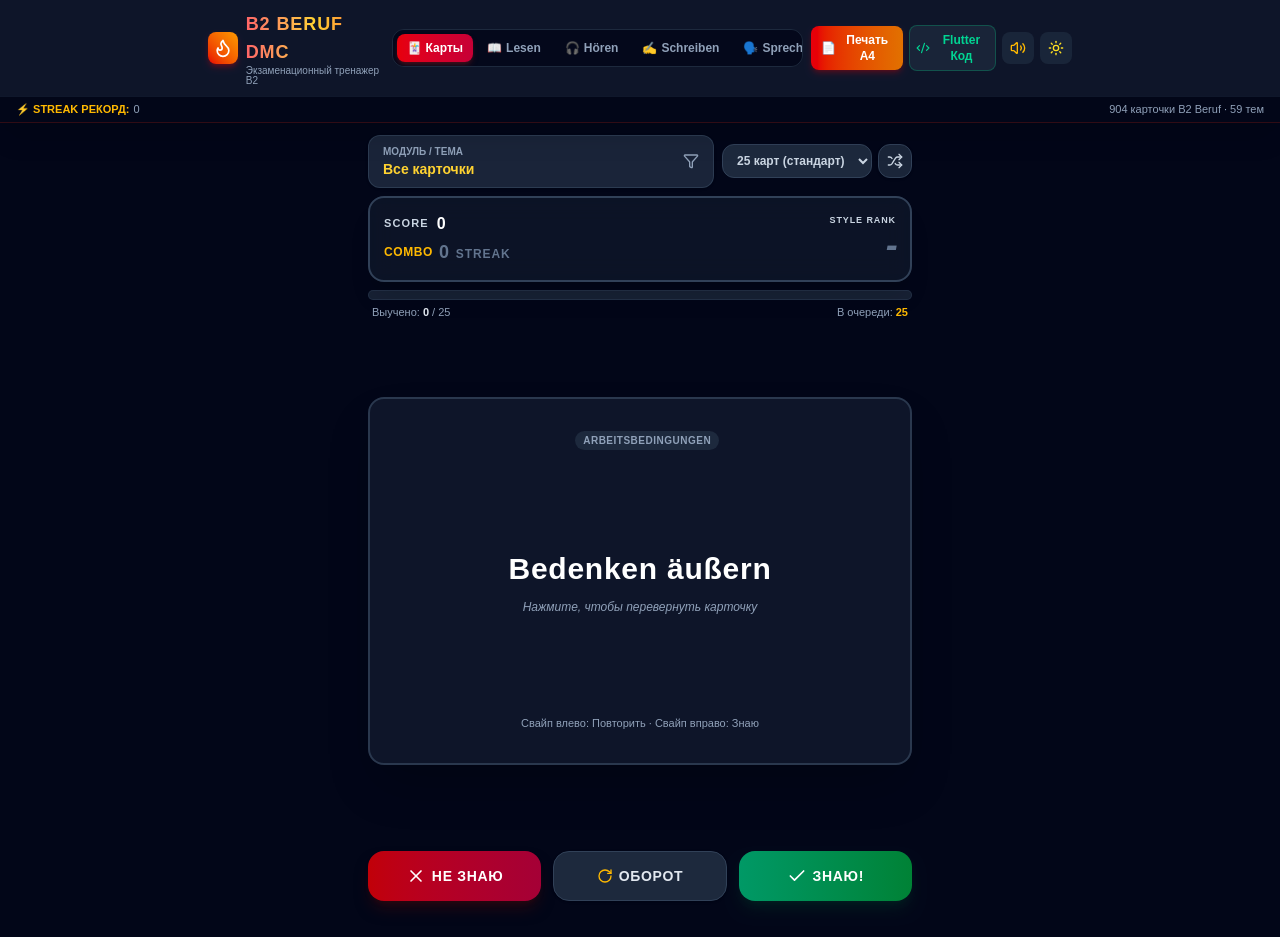
==== docs/index.html @ f152dbf8 "Add built web application to docs/ folder for GitHub Pages" ====
<!doctype html>
<html lang="ru" style="background-color: #020617; color-scheme: dark;">
  <head>
    <meta charset="UTF-8" />
    <meta name="viewport" content="width=device-width, initial-scale=1.0, maximum-scale=1.0, user-scalable=no, viewport-fit=cover" />
    <title>B2 Beruf DMC — Экзаменационный тренажер</title>
    <meta name="description" content="Тренажер для экзамена B2 Beruf (DTB): карточки, аудирование Hören с немецкой озвучкой, Sprachbausteine, Schreiben и комбо-ранги DMC D-SSS." />
    <meta property="og:title" content="B2 Beruf DMC — Экзаменационный тренажер" />
    <meta property="og:description" content="Тренажер для экзамена B2 Beruf (DTB): карточки, аудирование Hören с немецкой озвучкой, Sprachbausteine, Schreiben и комбо-ранги DMC D-SSS." />
    <meta property="og:type" content="website" />
    <meta name="twitter:card" content="summary_large_image" />

    <!-- Web App Manifest -->
    <link rel="manifest" href="./manifest.json" />

    <!-- iOS Safari & Web App (PWA) Support -->
    <meta name="mobile-web-app-capable" content="yes" />
    <meta name="apple-mobile-web-app-capable" content="yes" />
    <meta name="apple-mobile-web-app-status-bar-style" content="black-translucent" />
    <meta name="apple-mobile-web-app-title" content="B2 Beruf" />
    <link rel="apple-touch-icon" href="./apple-touch-icon.png" />
    <meta name="theme-color" content="#020617" />
    <script type="module" crossorigin src="./assets/index-BFAkkRJt.js"></script>
    <link rel="stylesheet" crossorigin href="./assets/index-goVc_R1I.css">
  </head>
  <body style="margin: 0; padding: 0; background-color: #020617; color: #ffffff; -webkit-tap-highlight-color: transparent;">
    <div id="root">
      <!-- Dark branded splash screen to prevent white flash on iOS -->
      <div style="display: flex; height: 100vh; width: 100vw; align-items: center; justify-content: center; background-color: #020617; color: #ffffff; font-family: -apple-system, BlinkMacSystemFont, 'Segoe UI', Roboto, sans-serif; flex-direction: column; gap: 14px;">
        <div style="width: 56px; height: 56px; border-radius: 16px; background: linear-gradient(135deg, #dc2626, #f59e0b); display: flex; align-items: center; justify-content: center; font-size: 28px; box-shadow: 0 10px 25px rgba(220, 38, 38, 0.4);">
          🔥
        </div>
        <div style="font-size: 18px; font-weight: 900; letter-spacing: 1.5px; color: #ffffff;">
          B2 BERUF DMC
        </div>
        <div style="font-size: 11px; color: #94a3b8; font-weight: 500;">
          Загрузка экзаменационного тренажера...
        </div>
      </div>
    </div>
  </body>
</html>
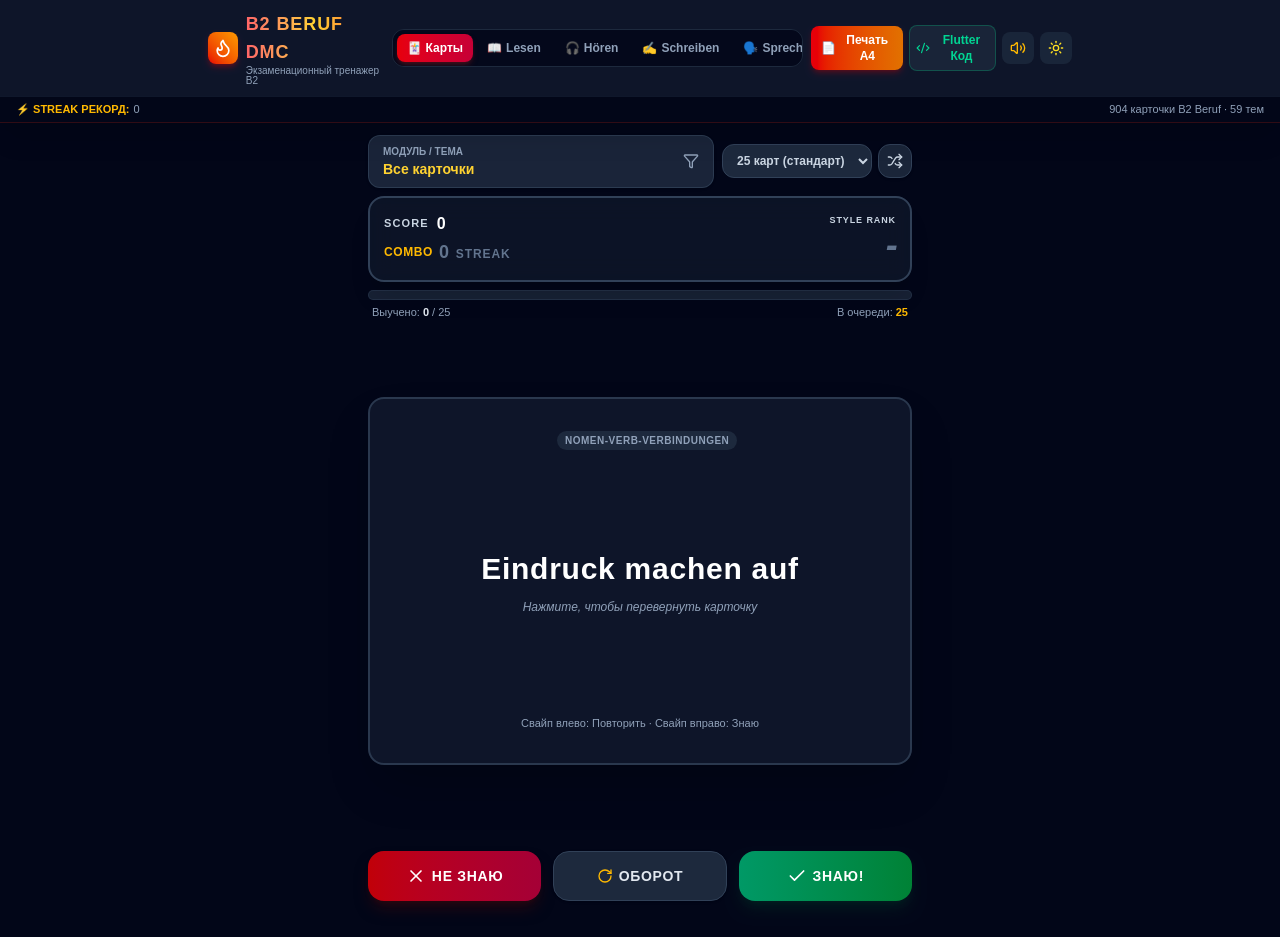
==== commit 39b0a412: "Fix safe area inset top padding for iPhone Dynamic Island and Notch in PWA mode" ====
--- a/docs/index.html
+++ b/docs/index.html
@@ -20,8 +20,8 @@
     <meta name="apple-mobile-web-app-title" content="B2 Beruf" />
     <link rel="apple-touch-icon" href="./apple-touch-icon.png" />
     <meta name="theme-color" content="#020617" />
-    <script type="module" crossorigin src="./assets/index-BFAkkRJt.js"></script>
-    <link rel="stylesheet" crossorigin href="./assets/index-goVc_R1I.css">
+    <script type="module" crossorigin src="./assets/index-DM29bWzy.js"></script>
+    <link rel="stylesheet" crossorigin href="./assets/index-DNiKVGwj.css">
   </head>
   <body style="margin: 0; padding: 0; background-color: #020617; color: #ffffff; -webkit-tap-highlight-color: transparent;">
     <div id="root">
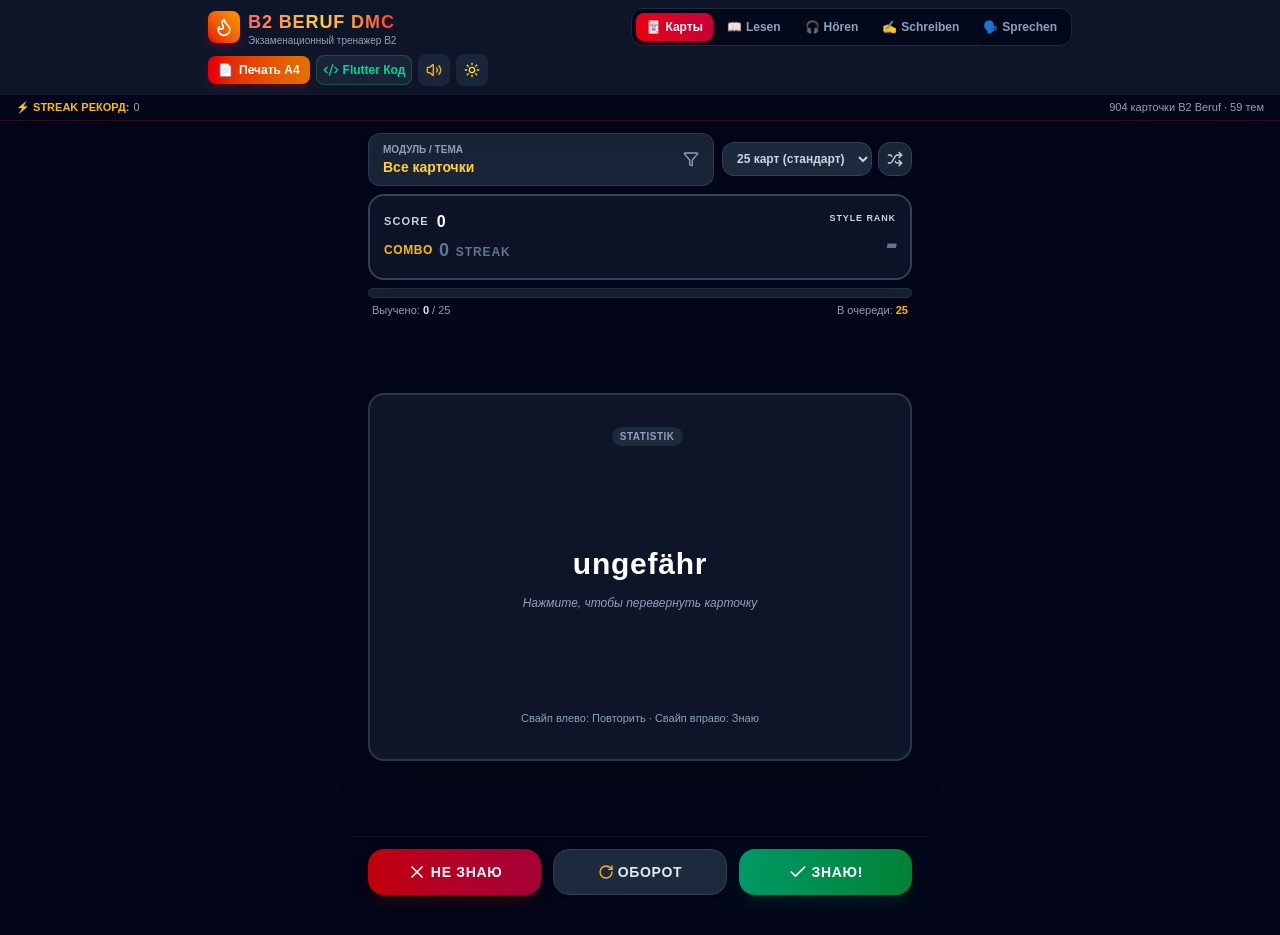
==== commit 16a26a70: "Fix mobile layout: pin bottom buttons above gesture bar, add touch-action none to card to stop scree" ====
--- a/docs/index.html
+++ b/docs/index.html
@@ -20,8 +20,8 @@
     <meta name="apple-mobile-web-app-title" content="B2 Beruf" />
     <link rel="apple-touch-icon" href="./apple-touch-icon.png" />
     <meta name="theme-color" content="#020617" />
-    <script type="module" crossorigin src="./assets/index-DM29bWzy.js"></script>
-    <link rel="stylesheet" crossorigin href="./assets/index-DNiKVGwj.css">
+    <script type="module" crossorigin src="./assets/index-CgfhEh0j.js"></script>
+    <link rel="stylesheet" crossorigin href="./assets/index-CJV8vX4S.css">
   </head>
   <body style="margin: 0; padding: 0; background-color: #020617; color: #ffffff; -webkit-tap-highlight-color: transparent;">
     <div id="root">
